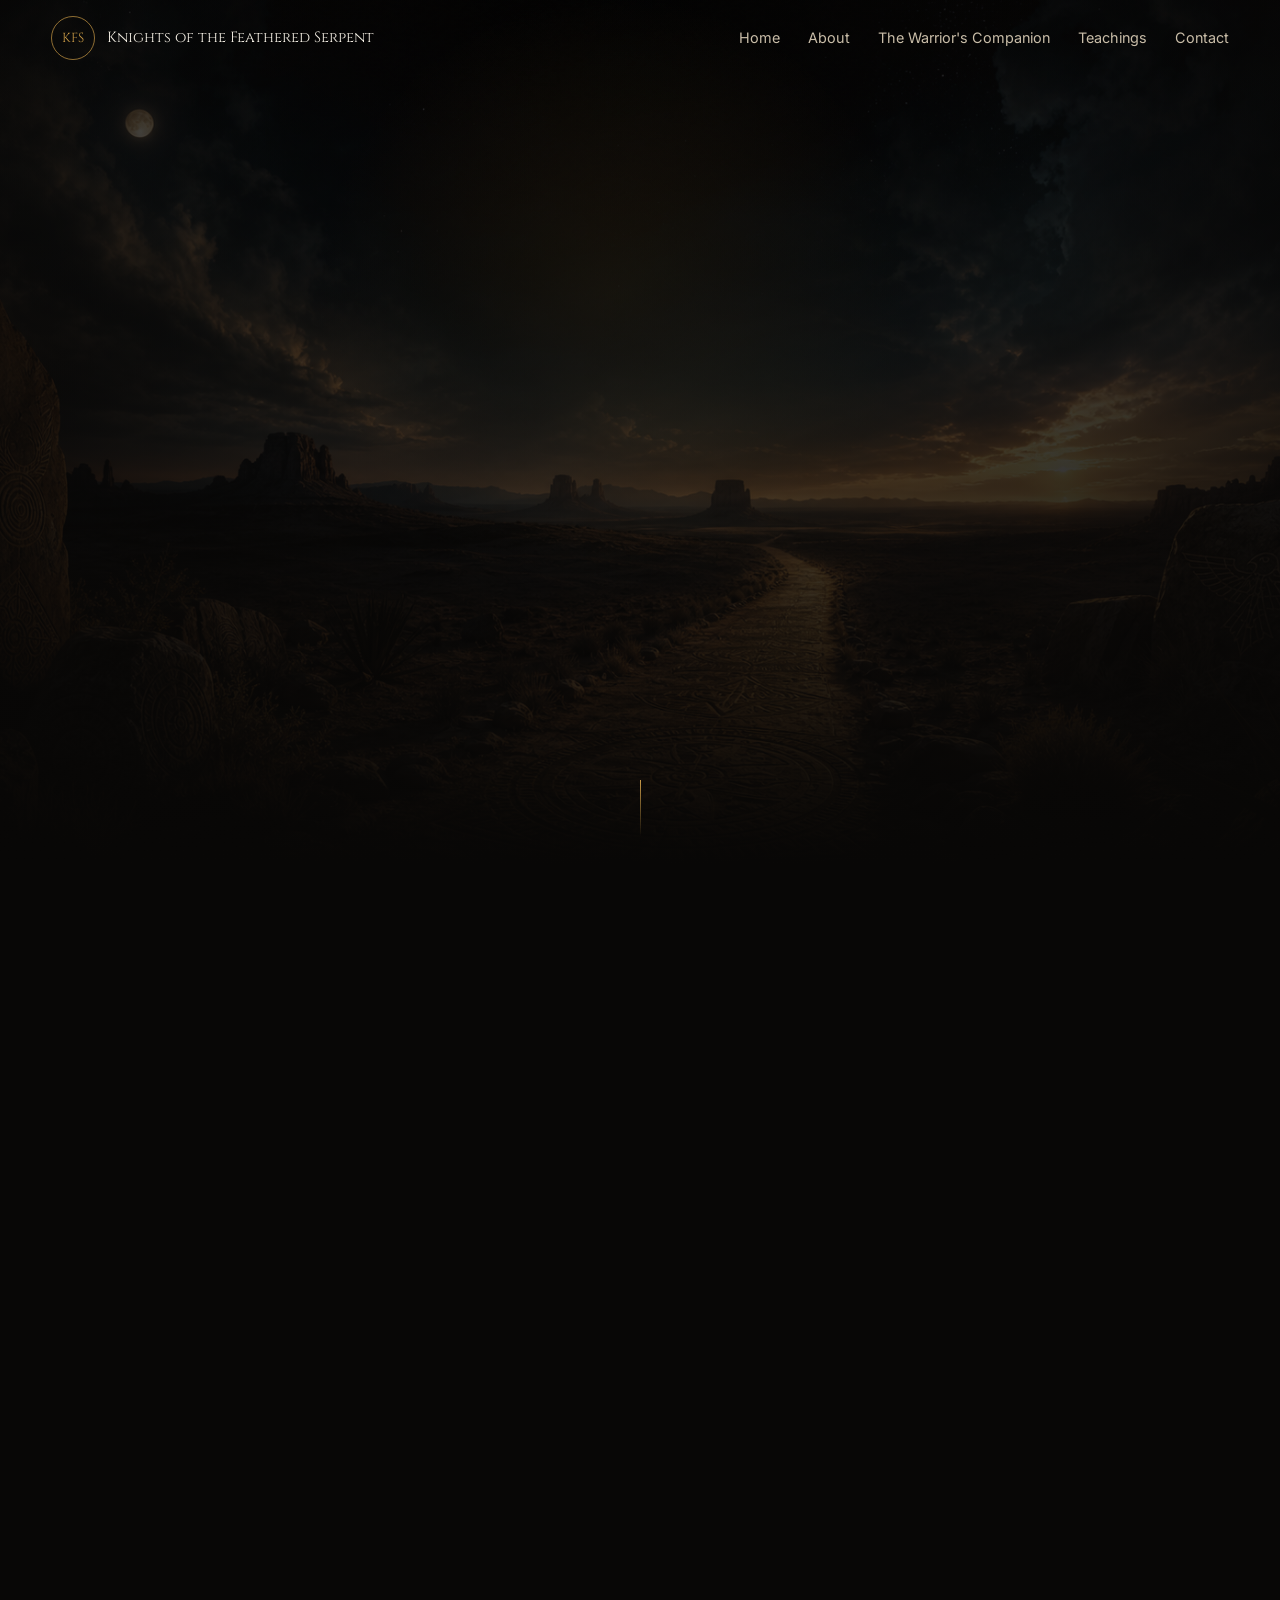
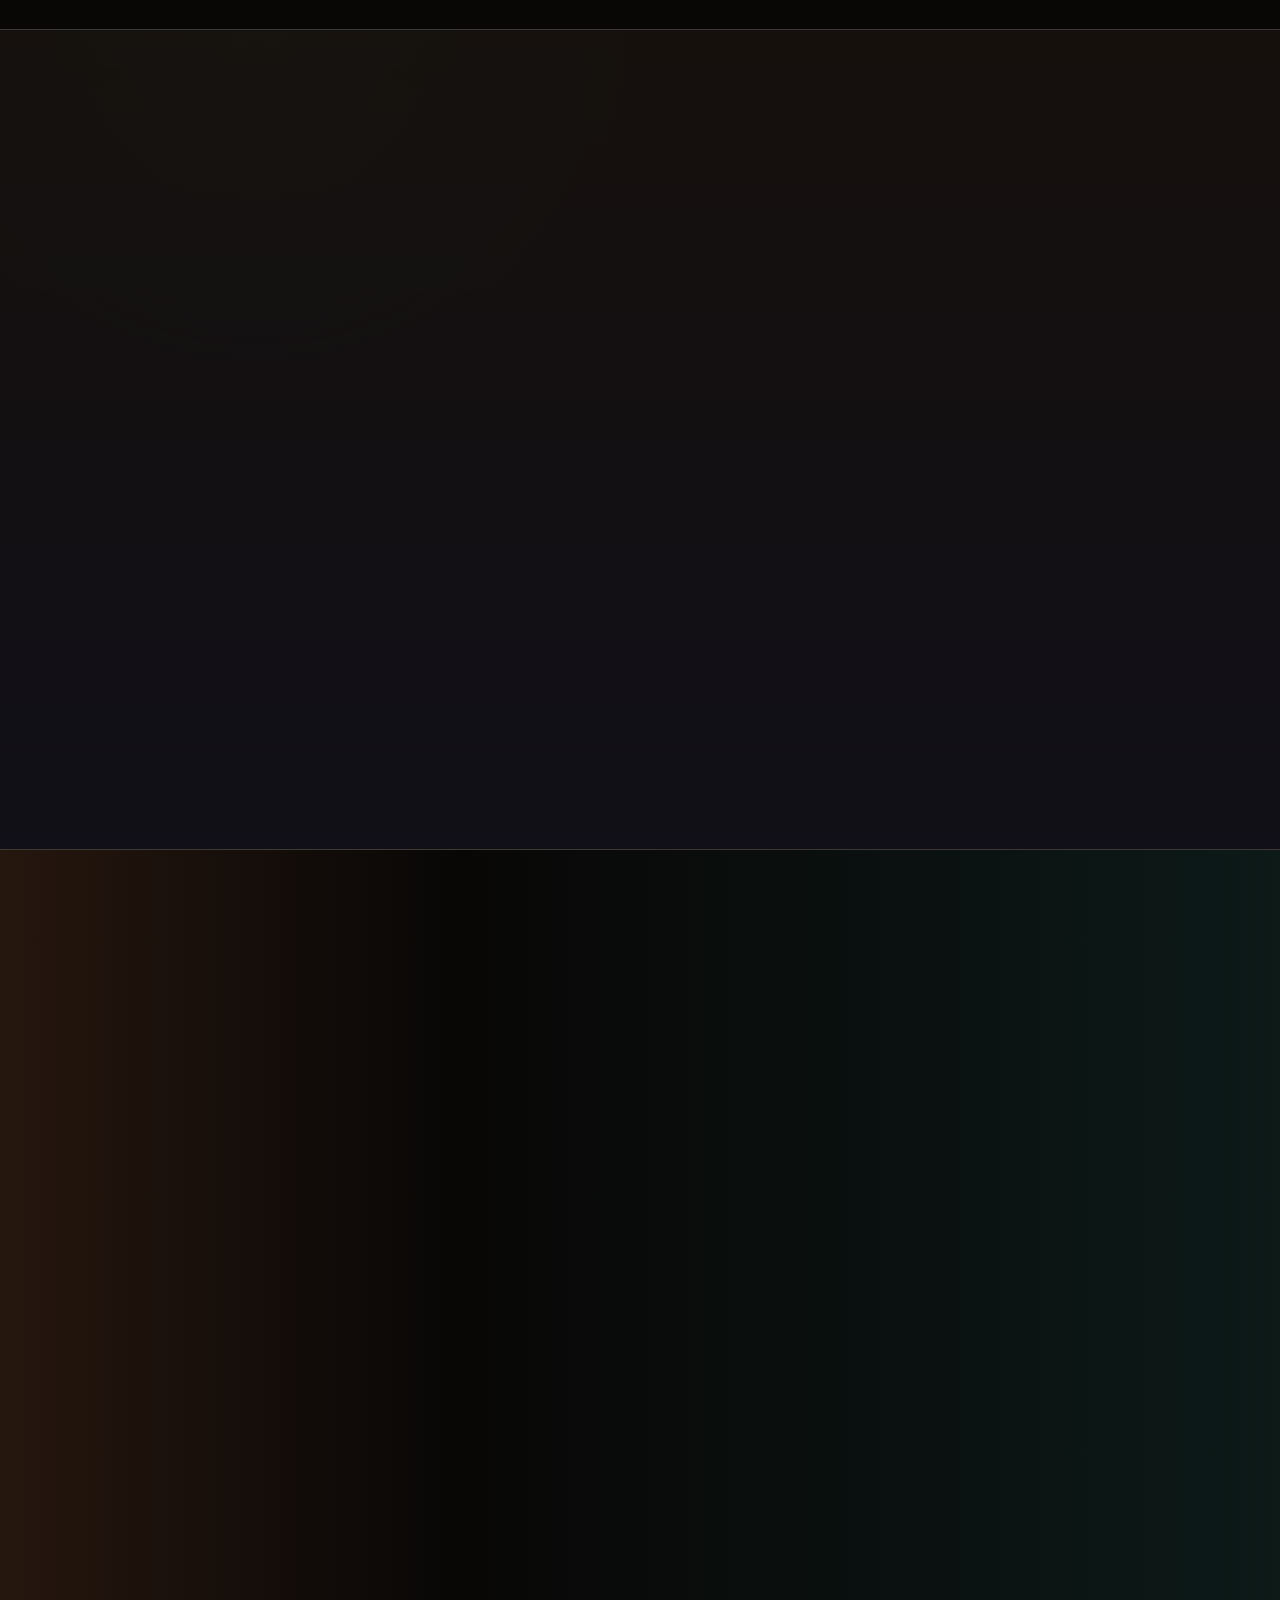
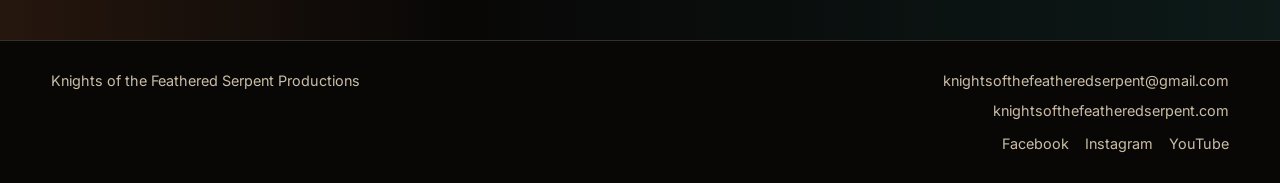
==== index.html @ cdcc2048 "Refactor gate-card articles to use anchor tags Updated gate-card structure to include links for imag" ====
<!doctype html>
<html lang="en">
<head>
  <meta charset="utf-8">
  <meta name="viewport" content="width=device-width, initial-scale=1">
  <title>Knights of the Feathered Serpent Productions</title>
  <meta name="description" content="Books, films, and sacred media for seekers walking a path with heart.">
  <meta property="og:title" content="Knights of the Feathered Serpent Productions">
  <meta property="og:description" content="Books, films, and sacred media for seekers walking a path with heart.">
  <meta property="og:image" content="assets/images/hero-feathered-serpent.png">
  <link rel="preconnect" href="https://fonts.googleapis.com">
  <link rel="preconnect" href="https://fonts.gstatic.com" crossorigin>
  <link href="https://fonts.googleapis.com/css2?family=Cinzel:wght@500;600;700&family=Inter:wght@400;500;600&display=swap" rel="stylesheet">
  <link rel="stylesheet" href="assets/css/style.css">
</head>
<body>
  <header class="site-header" data-header>
    <a class="brand" href="index.html" aria-label="Knights of the Feathered Serpent Productions home">
      <span class="brand-mark">KFS</span>
      <span class="brand-name">Knights of the Feathered Serpent</span>
    </a>
    <button class="nav-toggle" type="button" data-nav-toggle aria-label="Open navigation" aria-expanded="false">
      <span></span><span></span><span></span>
    </button>
    <nav class="site-nav" data-nav>
      <a href="index.html">Home</a>
      <a href="about.html">About</a>
      <a href="warriors-companion.html">The Warrior's Companion</a>
      <a href="teachings.html">Teachings</a>
      <a href="contact.html">Contact</a>
    </nav>
  </header>

  <main>
    <section class="hero">
      <video class="hero-video" autoplay muted loop playsinline poster="assets/images/hero-feathered-serpent.png">
        <source src="assets/videos/journey-to-ixtlan.mp4" type="video/mp4">
      </video>
      <div class="hero-overlay"></div>
      <div class="hero-content reveal">
        <p class="eyebrow">Sacred media for the warrior path</p>
        <h1>Knights of the Feathered Serpent Productions</h1>
        <p class="hero-copy">Books, films, and media for seekers walking a path with heart.</p>
        <div class="button-row">
          <a class="button primary" href="warriors-companion.html">Explore the Book</a>
          <a class="button ghost" href="about.html">Learn More</a>
        </div>
      </div>
      <a class="scroll-cue" href="#featured" aria-label="Scroll to featured work"></a>
    </section>

    <section class="section split" id="featured">
      <div class="section-copy reveal">
        <p class="eyebrow">Featured work</p>
        <h2>The Warrior's Companion</h2>
        <p>A field guide for the teachings of Don Juan: stalking, dreaming, impeccability, silence, lineage, and the final question every seeker must answer.</p>
        <p class="quote">"Does this path have a heart?"</p>
        <a class="text-link" href="warriors-companion.html">Enter the companion</a>
      </div>
      <div class="book-feature reveal" aria-label="Book cover placeholder">
        <img class="book-cover-image" src="assets/images/gallery/art-38.jpg" alt="The Warrior's Companion book cover">
      </div>
    </section>

    <section class="section dark-band">
      <div class="section-heading reveal">
        <p class="eyebrow">The five gates</p>
        <h2>Maps for attention, courage, and mystery.</h2>
      </div>
      <div class="gate-grid">
        <a class="gate-card gate-link reveal" href="assets/images/gallery/Section1.png" data-gate-lightbox="Foundations of the Warrior">
          <span>01</span>
          <h3>Foundations of the Warrior</h3>
          <p>Discipline, death as advisor, and the quiet recovery of personal power.</p>
        </a>
        <a class="gate-card gate-link reveal" href="assets/images/gallery/Section2.png" data-gate-lightbox="The Art of Stalking">
          <span>02</span>
          <h3>The Art of Stalking</h3>
          <p>Seeing habits clearly and moving through the world with precision.</p>
        </a>
        <a class="gate-card gate-link reveal" href="assets/images/gallery/Section3.png" data-gate-lightbox="The Nagual">
          <span>03</span>
          <h3>The Nagual</h3>
          <p>The unknown as teacher, threshold, and living presence.</p>
        </a>
        <a class="gate-card gate-link reveal" href="assets/images/gallery/Section4.png" data-gate-lightbox="The Sorcerer's Legacy">
          <span>04</span>
          <h3>The Sorcerer's Legacy</h3>
          <p>Lineage, myth, transmission, and the responsibility of remembrance.</p>
        </a>
        <a class="gate-card gate-link reveal" href="assets/images/gallery/Section5.png" data-gate-lightbox="Walking the Warrior's Path">
          <span>05</span>
          <h3>Walking the Warrior's Path</h3>
          <p>Action in ordinary life, guided by attention and a path with heart.</p>
        </a>
      </div>
    </section>

    <section class="section production-strip">
      <div class="section-heading reveal">
        <p class="eyebrow">In development</p>
        <h2>Books. Films. Visual transmissions.</h2>
      </div>
      <div class="media-row">
        <a class="media-tile media-essays reveal" href="teachings.html">
          <span>Essays</span>
          <strong>Warrior Notes</strong>
        </a>
        <a class="media-tile media-book reveal" href="warriors-companion.html">
          <span>Book</span>
          <strong>The Companion</strong>
        </a>
        <a class="media-tile media-film reveal" href="contact.html">
          <span>Film</span>
          <strong>Journey to Ixtlan</strong>
        </a>
        <a class="media-tile media-series reveal" href="teachings.html">
          <span>Series</span>
          <strong>Tales of Power</strong>
        </a>
      </div>
    </section>
  </main>

  <footer class="site-footer">
    <p>Knights of the Feathered Serpent Productions</p>
    <div class="footer-contact">
      <a href="mailto:knightsofthefeatheredserpent@gmail.com">knightsofthefeatheredserpent@gmail.com</a>
      <a href="https://knightsofthefeatheredserpent.com">knightsofthefeatheredserpent.com</a>
      <div class="footer-social" aria-label="Social media">
        <a href="https://www.facebook.com/profile.php?id=61590370297204" target="_blank" rel="noopener noreferrer">Facebook</a>
        <a href="https://www.instagram.com/knightsofthefeatheredserpent/" target="_blank" rel="noopener noreferrer">Instagram</a>
        <a href="https://www.youtube.com/@KnightsoftheFeatheredSerpent" target="_blank" rel="noopener noreferrer">YouTube</a>
      </div>
    </div>
  </footer>

  <script src="assets/js/main.js"></script>
</body>
</html>
---- assets/css/style.css ----
:root {
  --ink: #080706;
  --night: #111019;
  --obsidian: #17110d;
  --ivory: #f3eee3;
  --muted: #c9bda8;
  --gold: #c99a46;
  --copper: #8f4d2b;
  --teal: #1f6f6a;
  --line: rgba(243, 238, 227, 0.18);
  --shadow: rgba(0, 0, 0, 0.45);
}

* {
  box-sizing: border-box;
}

html {
  scroll-behavior: smooth;
}

body {
  margin: 0;
  background: var(--ink);
  color: var(--ivory);
  font-family: Inter, system-ui, sans-serif;
  line-height: 1.6;
}

body.nav-open {
  overflow: hidden;
}

a {
  color: inherit;
  text-decoration: none;
}

img,
video {
  display: block;
  max-width: 100%;
}

.site-header {
  position: fixed;
  z-index: 20;
  top: 0;
  left: 0;
  right: 0;
  display: flex;
  align-items: center;
  justify-content: space-between;
  gap: 24px;
  min-height: 76px;
  padding: 16px clamp(18px, 4vw, 52px);
  border-bottom: 1px solid transparent;
  transition: background 240ms ease, border-color 240ms ease;
}

.site-header.is-scrolled {
  background: rgba(8, 7, 6, 0.9);
  border-color: var(--line);
  backdrop-filter: blur(16px);
}

.brand {
  display: flex;
  align-items: center;
  gap: 12px;
  min-width: 0;
}

.brand-mark {
  display: grid;
  place-items: center;
  width: 44px;
  height: 44px;
  border: 1px solid rgba(201, 154, 70, 0.7);
  border-radius: 50%;
  color: var(--gold);
  font-family: Cinzel, serif;
  font-size: 0.82rem;
}

.brand-name {
  max-width: 280px;
  font-family: Cinzel, serif;
  font-size: 0.92rem;
  letter-spacing: 0;
  line-height: 1.25;
}

.site-nav {
  display: flex;
  align-items: center;
  gap: clamp(14px, 2.2vw, 28px);
  color: var(--muted);
  font-size: 0.9rem;
}

.site-nav a {
  transition: color 180ms ease;
}

.site-nav a:hover,
.site-nav a.is-active {
  color: var(--ivory);
}

.nav-toggle {
  display: none;
  width: 44px;
  height: 44px;
  border: 1px solid var(--line);
  background: rgba(8, 7, 6, 0.4);
  color: var(--ivory);
  padding: 10px;
}

.nav-toggle span {
  display: block;
  height: 2px;
  margin: 5px 0;
  background: currentColor;
}

.hero {
  position: relative;
  display: grid;
  min-height: 96vh;
  isolation: isolate;
  overflow: hidden;
}

.hero-video,
.page-hero img {
  position: absolute;
  inset: 0;
  z-index: -3;
  width: 100%;
  height: 100%;
  object-fit: cover;
}

.hero-overlay,
.page-hero::after {
  content: "";
  position: absolute;
  inset: 0;
  z-index: -2;
  background:
    linear-gradient(180deg, rgba(8, 7, 6, 0.35), rgba(8, 7, 6, 0.72) 65%, var(--ink)),
    radial-gradient(circle at 48% 34%, rgba(201, 154, 70, 0.18), transparent 34%),
    linear-gradient(90deg, rgba(8, 7, 6, 0.7), transparent 44%, rgba(8, 7, 6, 0.62));
}

.hero-content {
  align-self: center;
  width: min(1100px, calc(100% - 36px));
  margin: 0 auto;
  padding-top: 80px;
}

.eyebrow {
  margin: 0 0 14px;
  color: var(--gold);
  font-size: 0.78rem;
  font-weight: 700;
  letter-spacing: 0.12em;
  text-transform: uppercase;
}

h1,
h2,
h3 {
  margin: 0;
  font-family: Cinzel, Georgia, serif;
  font-weight: 600;
  line-height: 1.08;
}

.hero h1 {
  max-width: 980px;
  font-size: clamp(3.1rem, 8vw, 7.4rem);
}

.hero-copy {
  max-width: 660px;
  margin: 24px 0 0;
  color: var(--muted);
  font-size: clamp(1.05rem, 2vw, 1.32rem);
}

.button-row {
  display: flex;
  flex-wrap: wrap;
  gap: 14px;
  margin-top: 34px;
}

.button {
  display: inline-flex;
  align-items: center;
  justify-content: center;
  min-height: 48px;
  padding: 13px 22px;
  border: 1px solid var(--line);
  border-radius: 3px;
  font-weight: 700;
  transition: transform 180ms ease, background 180ms ease, color 180ms ease, border-color 180ms ease;
}

.button:hover {
  transform: translateY(-2px);
}

.button.primary {
  border-color: var(--gold);
  background: var(--gold);
  color: #160f08;
}

.button.ghost {
  background: rgba(8, 7, 6, 0.32);
  color: var(--ivory);
}

.scroll-cue {
  position: absolute;
  left: 50%;
  bottom: 28px;
  width: 1px;
  height: 56px;
  background: linear-gradient(var(--gold), transparent);
}

.section {
  padding: clamp(72px, 10vw, 132px) clamp(18px, 5vw, 72px);
}

.split,
.prose-grid,
.contact-shell,
.book-hero {
  display: grid;
  grid-template-columns: minmax(0, 1fr) minmax(280px, 0.72fr);
  align-items: center;
  gap: clamp(34px, 7vw, 96px);
  width: min(1180px, 100%);
  margin: 0 auto;
}

.section-copy h2,
.section-heading h2,
.prose-lead h2,
.book-copy h1,
.page-title h1,
.contact-copy h1 {
  max-width: 760px;
  font-size: clamp(2.1rem, 5vw, 4.6rem);
}

.section-copy p,
.prose-body p,
.book-copy p,
.page-title p,
.contact-copy p {
  max-width: 680px;
  color: var(--muted);
  font-size: 1.06rem;
}

.quote {
  color: var(--ivory) !important;
  font-family: Cinzel, serif;
  font-size: clamp(1.35rem, 3vw, 2.1rem) !important;
}

.text-link,
.article-card a {
  display: inline-block;
  margin-top: 18px;
  color: var(--gold);
  font-weight: 700;
}

.book-feature {
  display: grid;
  place-items: center;
}

.book-cover-image {
  width: min(340px, 82vw);
  border: 1px solid rgba(201, 154, 70, 0.62);
  border-radius: 3px;
  box-shadow: 0 34px 80px var(--shadow);
}

.book-cover-image.large {
  width: min(390px, 82vw);
}

.book-cover {
  display: flex;
  flex-direction: column;
  justify-content: space-between;
  width: min(340px, 82vw);
  aspect-ratio: 0.68;
  padding: 28px;
  border: 1px solid rgba(201, 154, 70, 0.62);
  background:
    linear-gradient(rgba(8, 7, 6, 0.54), rgba(8, 7, 6, 0.88)),
    url("../images/hero-feathered-serpent.png") center / cover;
  box-shadow: 0 34px 80px var(--shadow);
}

.book-cover.large {
  width: min(390px, 82vw);
}

.book-cover span {
  color: var(--muted);
  font-family: Cinzel, serif;
  font-size: 1.15rem;
}

.book-cover strong {
  color: var(--ivory);
  font-family: Cinzel, serif;
  font-size: clamp(2.4rem, 7vw, 4.6rem);
  line-height: 0.95;
}

.book-cover small {
  color: var(--gold);
  font-weight: 700;
}

.dark-band {
  background:
    linear-gradient(180deg, rgba(23, 17, 13, 0.88), rgba(17, 16, 25, 0.92)),
    radial-gradient(circle at 20% 0%, rgba(31, 111, 106, 0.22), transparent 36%);
  border-top: 1px solid var(--line);
  border-bottom: 1px solid var(--line);
}

.section-heading {
  width: min(1180px, 100%);
  margin: 0 auto 42px;
}

.gate-grid {
  display: grid;
  grid-template-columns: repeat(5, minmax(170px, 1fr));
  gap: 16px;
  width: min(1180px, 100%);
  margin: 0 auto;
}

.gate-card,
.article-card,
.symbol-panel,
.chapter-item {
  border: 1px solid var(--line);
  border-radius: 6px;
  background: rgba(243, 238, 227, 0.045);
}

.gate-card {
  min-height: 280px;
  padding: 22px;
  position: relative;
  overflow: hidden;
  background-size: cover;
  background-position: center;
}

.gate-card::before {
  content: "";
  position: absolute;
  inset: 0;
  background: linear-gradient(180deg, rgba(8, 7, 6, 0.25), rgba(8, 7, 6, 0.82));
  z-index: 0;
}

.gate-card > * {
  position: relative;
  z-index: 1;
}

.gate-grid .gate-card:nth-child(1) { background-image: url("../images/Section1.png"); }
.gate-grid .gate-card:nth-child(2) { background-image: url("../images/Section2.png"); }
.gate-grid .gate-card:nth-child(3) { background-image: url("../images/Section3.png"); }
.gate-grid .gate-card:nth-child(4) { background-image: url("../images/Section4.png"); }
.gate-grid .gate-card:nth-child(5) { background-image: url("../images/Section5.png"); }
.gate-card span,
.chapter-item span {
  color: var(--gold);
  font-family: Cinzel, serif;
}

.gate-card h3,
.symbol-panel h3,
.chapter-item h3,
.article-card h2 {
  margin-top: 18px;
  font-size: 1.25rem;
}

.gate-card p,
.symbol-panel p,
.chapter-item p,
.article-card span {
  color: var(--muted);
}

.production-strip {
  background: linear-gradient(90deg, rgba(143, 77, 43, 0.22), transparent 36%, rgba(31, 111, 106, 0.18));
}

.media-row,
.symbol-band,
.article-grid,
.plate-grid,
.chapter-list {
  display: grid;
  width: min(1180px, 100%);
  margin: 0 auto;
  gap: 18px;
}

.media-row {
  grid-template-columns: repeat(4, 1fr);
}

.media-tile {
  position: relative;
  display: flex;
  min-height: 320px;
  flex-direction: column;
  justify-content: flex-end;
  overflow: hidden;
  border: 1px solid var(--line);
  border-radius: 6px;
  padding: 24px;
  background: url("../images/hero-feathered-serpent.png") center / cover;
}

.media-tile.media-essays {
  background-image: url("../images/gallery/art-43.jpg");
}

.media-tile.media-book {
  background-image: url("../images/gallery/art-38.jpg");
}

.media-tile.media-film {
  background-image: url("../images/gallery/art-40.jpg");
}

.media-tile.media-series {
  background-image: url("../images/gallery/art-54.jpg");
}

.media-tile::before {
  content: "";
  position: absolute;
  inset: 0;
  background: linear-gradient(180deg, transparent, rgba(8, 7, 6, 0.88));
}

.media-tile span,
.media-tile strong {
  position: relative;
}

.media-tile span {
  color: var(--gold);
  font-weight: 700;
}

.media-tile strong {
  font-family: Cinzel, serif;
  font-size: 1.55rem;
}

.site-footer {
  display: flex;
  justify-content: space-between;
  gap: 16px;
  padding: 28px clamp(18px, 4vw, 52px);
  border-top: 1px solid var(--line);
  color: var(--muted);
  font-size: 0.9rem;
}

.site-footer p {
  margin: 0;
}

.footer-contact {
  display: flex;
  flex-direction: column;
  align-items: flex-end;
  gap: 6px;
}

.footer-social {
  display: flex;
  flex-wrap: wrap;
  justify-content: flex-end;
  gap: 8px 16px;
  margin-top: 4px;
}

.site-footer a,
.contact-note a {
  color: inherit;
  text-decoration: none;
}

.site-footer a:hover,
.site-footer a:focus-visible,
.contact-note a:hover,
.contact-note a:focus-visible {
  color: var(--gold);
}

.page-hero {
  position: relative;
  display: grid;
  min-height: 66vh;
  isolation: isolate;
  overflow: hidden;
}

.page-hero-content {
  align-self: end;
  width: min(1180px, calc(100% - 36px));
  margin: 0 auto;
  padding: 140px 0 70px;
}

.page-hero h1 {
  max-width: 900px;
  font-size: clamp(2.6rem, 6.5vw, 6.2rem);
}

.prose-grid {
  align-items: start;
}

.symbol-band {
  grid-template-columns: repeat(3, 1fr);
  padding-top: 0;
}

.symbol-panel {
  position: relative;
  isolation: isolate;
  display: flex;
  align-items: flex-end;
  min-height: clamp(420px, 42vw, 520px);
  padding: 0;
  overflow: hidden;
  border: 1px solid var(--line);
  border-radius: 6px;
}

.symbol-panel::after {
  content: "";
  position: absolute;
  z-index: 1;
  inset: 0;
  background: linear-gradient(to top, rgba(8, 7, 6, 0.96) 0%, rgba(8, 7, 6, 0.62) 32%, rgba(8, 7, 6, 0.08) 72%);
  pointer-events: none;
}

.symbol-panel-image {
  position: absolute;
  z-index: 0;
  inset: 0;
  width: 100%;
  height: 100%;
  object-fit: cover;
  object-position: center;
  transition: transform 500ms ease;
}

.symbol-panel:hover .symbol-panel-image {
  transform: scale(1.035);
}

.symbol-panel-content {
  position: relative;
  z-index: 2;
  width: 100%;
  padding: 30px;
}

.symbol-panel-content h3 {
  margin-top: 0;
  color: var(--ivory);
  font-size: 1.5rem;
}

.symbol-panel-content p {
  margin-bottom: 0;
  color: rgba(243, 238, 227, 0.82);
}

.artifact-banner {
  display: grid;
  grid-template-columns: minmax(0, 1fr) minmax(280px, 0.76fr);
  align-items: center;
  gap: clamp(28px, 6vw, 82px);
  width: min(1180px, 100%);
  margin: 0 auto;
  padding-top: 0;
}

.artifact-banner img {
  width: 100%;
  border: 1px solid var(--line);
  border-radius: 6px;
}

.artifact-copy h2 {
  font-size: clamp(2rem, 4vw, 4rem);
}

.artifact-copy p {
  color: var(--muted);
}

.book-hero {
  min-height: 88vh;
  padding: 132px clamp(18px, 5vw, 72px) 72px;
}

.chapter-list {
  grid-template-columns: 1fr;
}

.chapter-item {
  display: grid;
  grid-template-columns: 72px 0.65fr 1fr;
  align-items: center;
  gap: 24px;
  padding: 22px 26px;
}

.plate-grid {
  grid-template-columns: repeat(4, 1fr);
}

.plate {
  margin: 0;
  position: relative;
}

.plate-wrapper {
  position: relative;
  overflow: hidden;
  border: 1px solid var(--line);
  border-radius: 6px;
}

.plate img {
  display: block;
  width: 100%;
  aspect-ratio: 0.667;
  object-fit: cover;
  object-position: top center;
  border-radius: 6px;
}

.lightbox-trigger {
  cursor: zoom-in;
}

.lightbox-trigger:focus-visible {
  outline: 3px solid var(--gold);
  outline-offset: 4px;
}

.zoom-icon {
  position: absolute;
  top: 50%;
  left: 50%;
  transform: translate(-50%, -50%);
  font-size: 2.5rem;
  opacity: 0;
  transition: opacity 300ms ease;
  z-index: 10;
  pointer-events: none;
}

.plate-wrapper:hover .zoom-icon {
  opacity: 1;
}

.plate figcaption {
  padding-top: 12px;
  color: var(--muted);
}

.wide-art-grid {
  display: grid;
  grid-template-columns: repeat(3, 1fr);
  gap: 18px;
  width: min(1180px, 100%);
  margin: 0 auto;
}

.wide-art {
  margin: 0;
}

.wide-art img {
  width: 100%;
  aspect-ratio: 1.18;
  object-fit: cover;
  border: 1px solid var(--line);
  border-radius: 6px;
}

.wide-art figcaption {
  padding-top: 12px;
  color: var(--muted);
}

.page-title {
  width: min(1180px, calc(100% - 36px));
  margin: 0 auto;
  padding: 150px 0 40px;
}

.article-grid {
  grid-template-columns: repeat(2, 1fr);
  padding-top: 28px;
}

.article-card {
  min-height: 300px;
  padding: 30px;
  position: relative;
  overflow: hidden;
  background-position: center;
  background-size: cover;
  isolation: isolate;
}

.article-card::before {
  content: "";
  position: absolute;
  inset: 0;
  z-index: -1;
  background: linear-gradient(180deg, rgba(8, 7, 6, 0.35), rgba(8, 7, 6, 0.94));
}

.article-warrior {
  background-image: url("../images/gallery/art-34.jpg");
}

.article-stalking {
  background-image: url("../images/gallery/art-03.jpg");
}

.article-dreaming {
  background-image: url("../images/gallery/art-09.jpg");
}

.article-heart {
  background-image: url("../images/gallery/art-44.jpg");
}

.feature-study {
  display: grid;
  grid-template-columns: minmax(0, 1.1fr) minmax(280px, 0.8fr);
  align-items: center;
  gap: clamp(28px, 6vw, 82px);
}

.feature-study-art,
.feature-study-copy {
  width: min(100%, 1180px);
}

.feature-study-art img {
  width: 100%;
  border: 1px solid var(--line);
  border-radius: 6px;
}

.feature-study-video {
  width: min(100%, 760px);
  aspect-ratio: 16 / 9;
  margin: 24px auto 0;
}

.feature-study-video iframe {
  display: block;
  width: 100%;
  height: 100%;
  border: 1px solid var(--line);
  border-radius: 6px;
}

.feature-study-copy h2 {
  font-size: clamp(2.3rem, 5vw, 5rem);
}

.feature-study-copy p {
  color: var(--muted);
  max-width: 620px;
}

.article-card p {
  color: var(--gold);
  font-weight: 700;
  text-transform: uppercase;
}

.contact-shell {
  min-height: 92vh;
  padding: 130px clamp(18px, 5vw, 72px) 72px;
}

.contact-form {
  display: grid;
  gap: 16px;
  padding: 28px;
  border: 1px solid var(--line);
  border-radius: 6px;
  background: rgba(243, 238, 227, 0.055);
}

label {
  display: grid;
  gap: 8px;
  color: var(--muted);
  font-weight: 700;
}

input,
select,
textarea {
  width: 100%;
  border: 1px solid rgba(243, 238, 227, 0.24);
  border-radius: 3px;
  background: rgba(8, 7, 6, 0.56);
  color: var(--ivory);
  font: inherit;
  padding: 12px 13px;
}

textarea {
  resize: vertical;
}

.form-status,
.contact-note {
  color: var(--gold) !important;
  min-height: 24px;
}

.lightbox-trigger {
  cursor: zoom-in;
}

.lightbox-trigger:focus-visible {
  outline: 3px solid var(--gold);
  outline-offset: 4px;
}

body.lightbox-open {
  overflow: hidden;
}

.lightbox[hidden] {
  display: none;
}

.lightbox {
  position: fixed;
  z-index: 1000;
  inset: 0;
  display: grid;
  grid-template-columns: auto minmax(0, 1fr) auto;
  align-items: center;
  gap: clamp(8px, 2vw, 24px);
  padding: clamp(52px, 7vw, 80px) clamp(12px, 3vw, 40px) clamp(20px, 4vw, 40px);
  background: rgba(4, 3, 3, 0.96);
  backdrop-filter: blur(10px);
}

.lightbox-figure {
  display: flex;
  flex-direction: column;
  align-items: center;
  min-width: 0;
  max-height: 100%;
  margin: 0;
}

.lightbox-image {
  display: block;
  max-width: 100%;
  max-height: calc(100vh - 140px);
  width: auto;
  height: auto;
  object-fit: contain;
  box-shadow: 0 24px 70px rgba(0, 0, 0, 0.55);
}

.lightbox-caption {
  margin-top: 12px;
  color: var(--muted);
  text-align: center;
}

.lightbox button {
  border: 1px solid rgba(214, 180, 106, 0.55);
  background: rgba(8, 7, 6, 0.82);
  color: var(--ivory);
  cursor: pointer;
}

.lightbox button:hover,
.lightbox button:focus-visible {
  border-color: var(--gold);
  color: var(--gold);
}

.lightbox-close {
  position: absolute;
  top: 16px;
  right: 18px;
  width: 44px;
  height: 44px;
  border-radius: 50%;
  font-size: 2rem;
  line-height: 1;
}

.lightbox-nav {
  width: clamp(42px, 5vw, 58px);
  height: clamp(54px, 7vw, 76px);
  border-radius: 999px;
  font-size: clamp(2rem, 4vw, 3rem);
  line-height: 1;
}

@media (max-width: 620px) {
  .lightbox {
    grid-template-columns: 1fr 1fr;
    align-content: center;
  }

  .lightbox-figure {
    grid-column: 1 / -1;
    grid-row: 1;
  }

  .lightbox-nav {
    justify-self: center;
  }

  .lightbox-image {
    max-height: calc(100vh - 210px);
  }
}

.reveal {
  opacity: 0;
  transform: translateY(18px);
  transition: opacity 700ms ease, transform 700ms ease;
}

.reveal.is-visible {
  opacity: 1;
  transform: none;
}

@media (max-width: 1040px) {
  .gate-grid,
  .plate-grid {
    grid-template-columns: repeat(2, 1fr);
  }

  .media-row,
  .symbol-band,
  .wide-art-grid,
  .feature-study {
    grid-template-columns: 1fr;
  }
}

@media (max-width: 820px) {
  .nav-toggle {
    display: block;
    position: relative;
    z-index: 30;
  }

  .site-nav {
    position: fixed;
    inset: 0;
    display: flex;
    flex-direction: column;
    align-items: flex-start;
    justify-content: center;
    padding: 90px 28px;
    background: rgba(8, 7, 6, 0.97);
    transform: translateX(100%);
    transition: transform 220ms ease;
  }

  .site-nav.is-open {
    transform: translateX(0);
  }

  .site-nav a {
    font-family: Cinzel, serif;
    font-size: 1.5rem;
  }

  .brand-name {
    max-width: 210px;
    font-size: 0.78rem;
  }

  .split,
  .prose-grid,
  .contact-shell,
  .book-hero,
  .artifact-banner {
    grid-template-columns: 1fr;
  }

  .book-hero,
  .contact-shell {
    padding-top: 110px;
  }

  .chapter-item {
    grid-template-columns: 1fr;
    gap: 8px;
  }

  .site-footer {
    flex-direction: column;
  }

  .footer-contact {
    align-items: flex-start;
  }

  .footer-social {
    justify-content: flex-start;
  }
}

@media (max-width: 560px) {
  .hero {
    min-height: 92vh;
  }

  .hero h1 {
    font-size: 2.75rem;
  }

  .button-row,
  .button {
    width: 100%;
  }

  .gate-grid,
  .plate-grid,
  .article-grid {
    grid-template-columns: 1fr;
  }

  .gate-card,
  .article-card {
    min-height: auto;
  }
}

@media (prefers-reduced-motion: reduce) {
  *,
  *::before,
  *::after {
    scroll-behavior: auto !important;
    transition-duration: 0.01ms !important;
    animation-duration: 0.01ms !important;
  }
}
/* Force home gate backgrounds */
#featured + .dark-band .gate-grid .gate-card {
  position: relative !important;
  overflow: hidden !important;
  background-size: cover !important;
  background-position: center !important;
}

#featured + .dark-band .gate-grid .gate-card::before {
  content: "";
  position: absolute;
  inset: 0;
  background: linear-gradient(180deg, rgba(8, 7, 6, 0.25), rgba(8, 7, 6, 0.82));
  z-index: 0;
}

#featured + .dark-band .gate-grid .gate-card > * {
  position: relative;
  z-index: 1;
}

#featured + .dark-band .gate-grid .gate-card:nth-child(1) { background-image: url("../images/gallery/Section1.png") !important; }
#featured + .dark-band .gate-grid .gate-card:nth-child(2) { background-image: url("../images/gallery/Section2.png") !important; }
#featured + .dark-band .gate-grid .gate-card:nth-child(3) { background-image: url("../images/gallery/Section3.png") !important; }
#featured + .dark-band .gate-grid .gate-card:nth-child(4) { background-image: url("../images/gallery/Section4.png") !important; }
#featured + .dark-band .gate-grid .gate-card:nth-child(5) { background-image: url("../images/gallery/Section5.png") !important; }
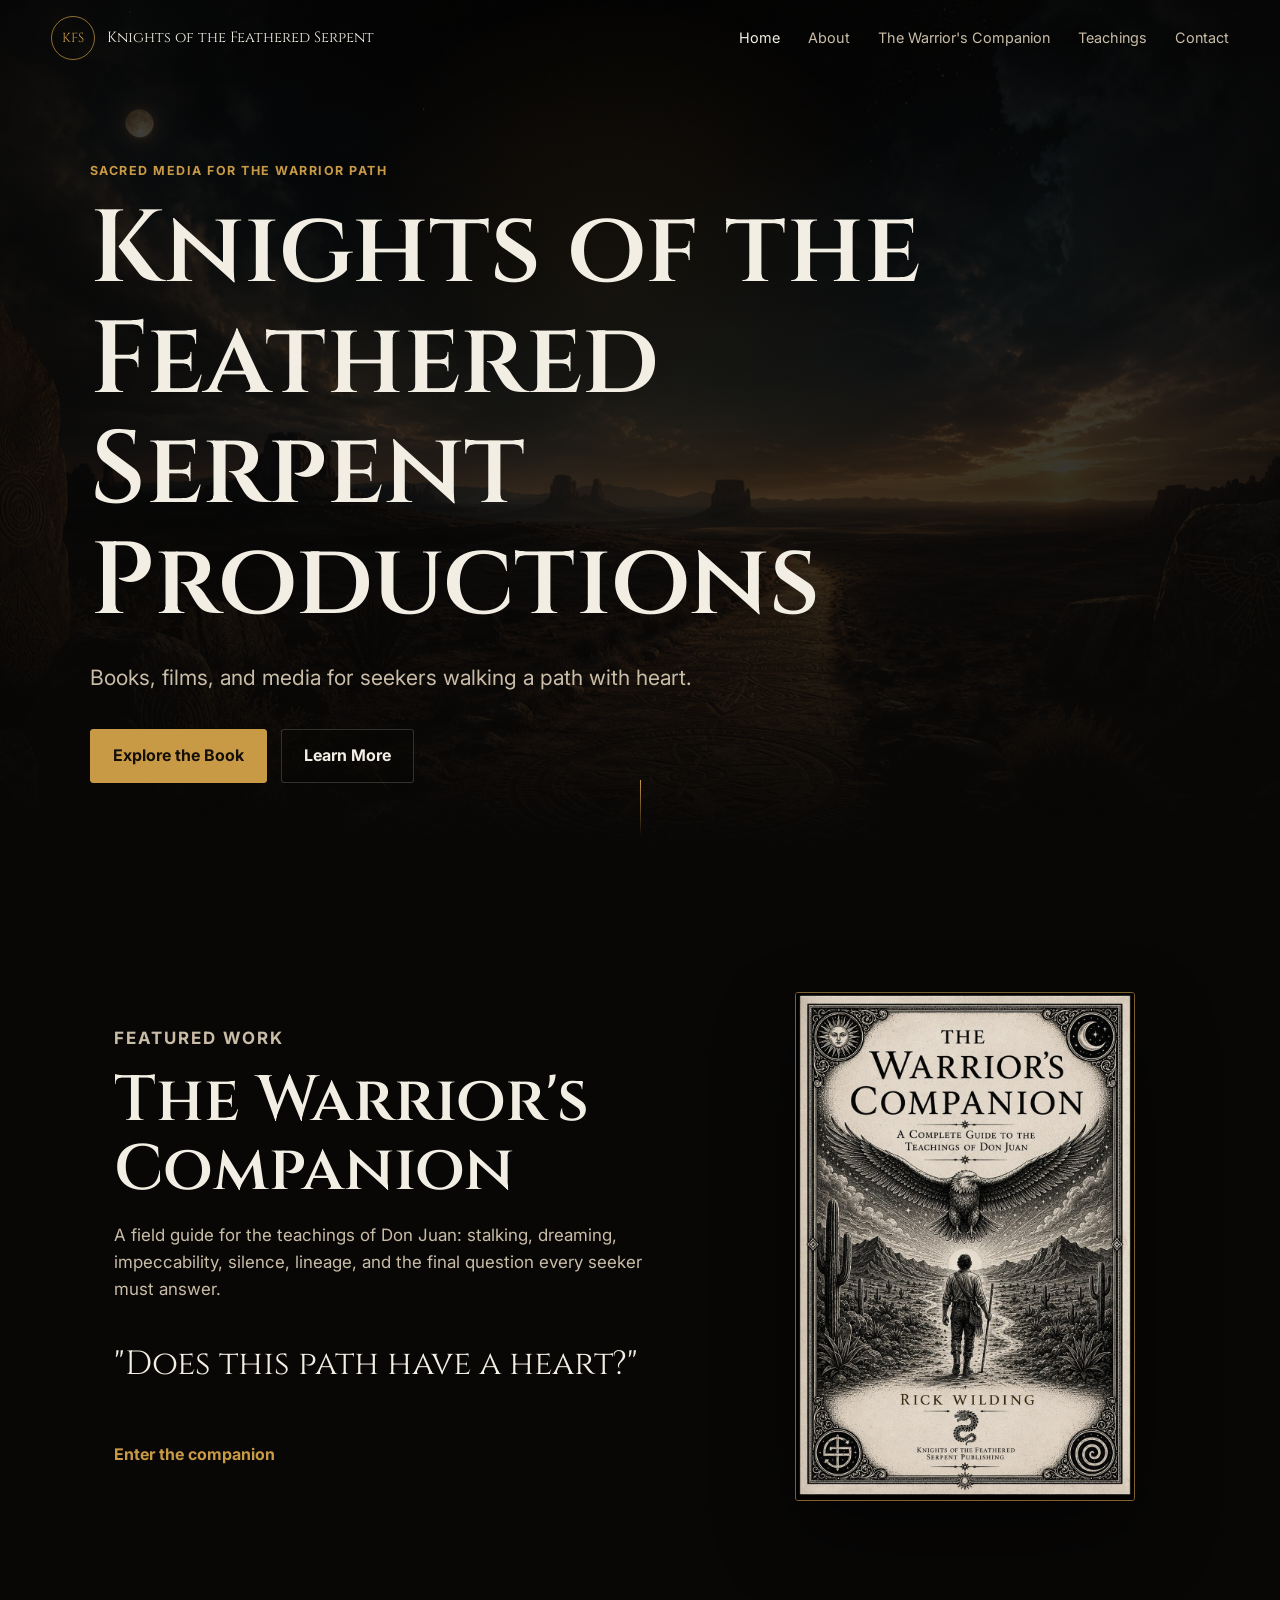
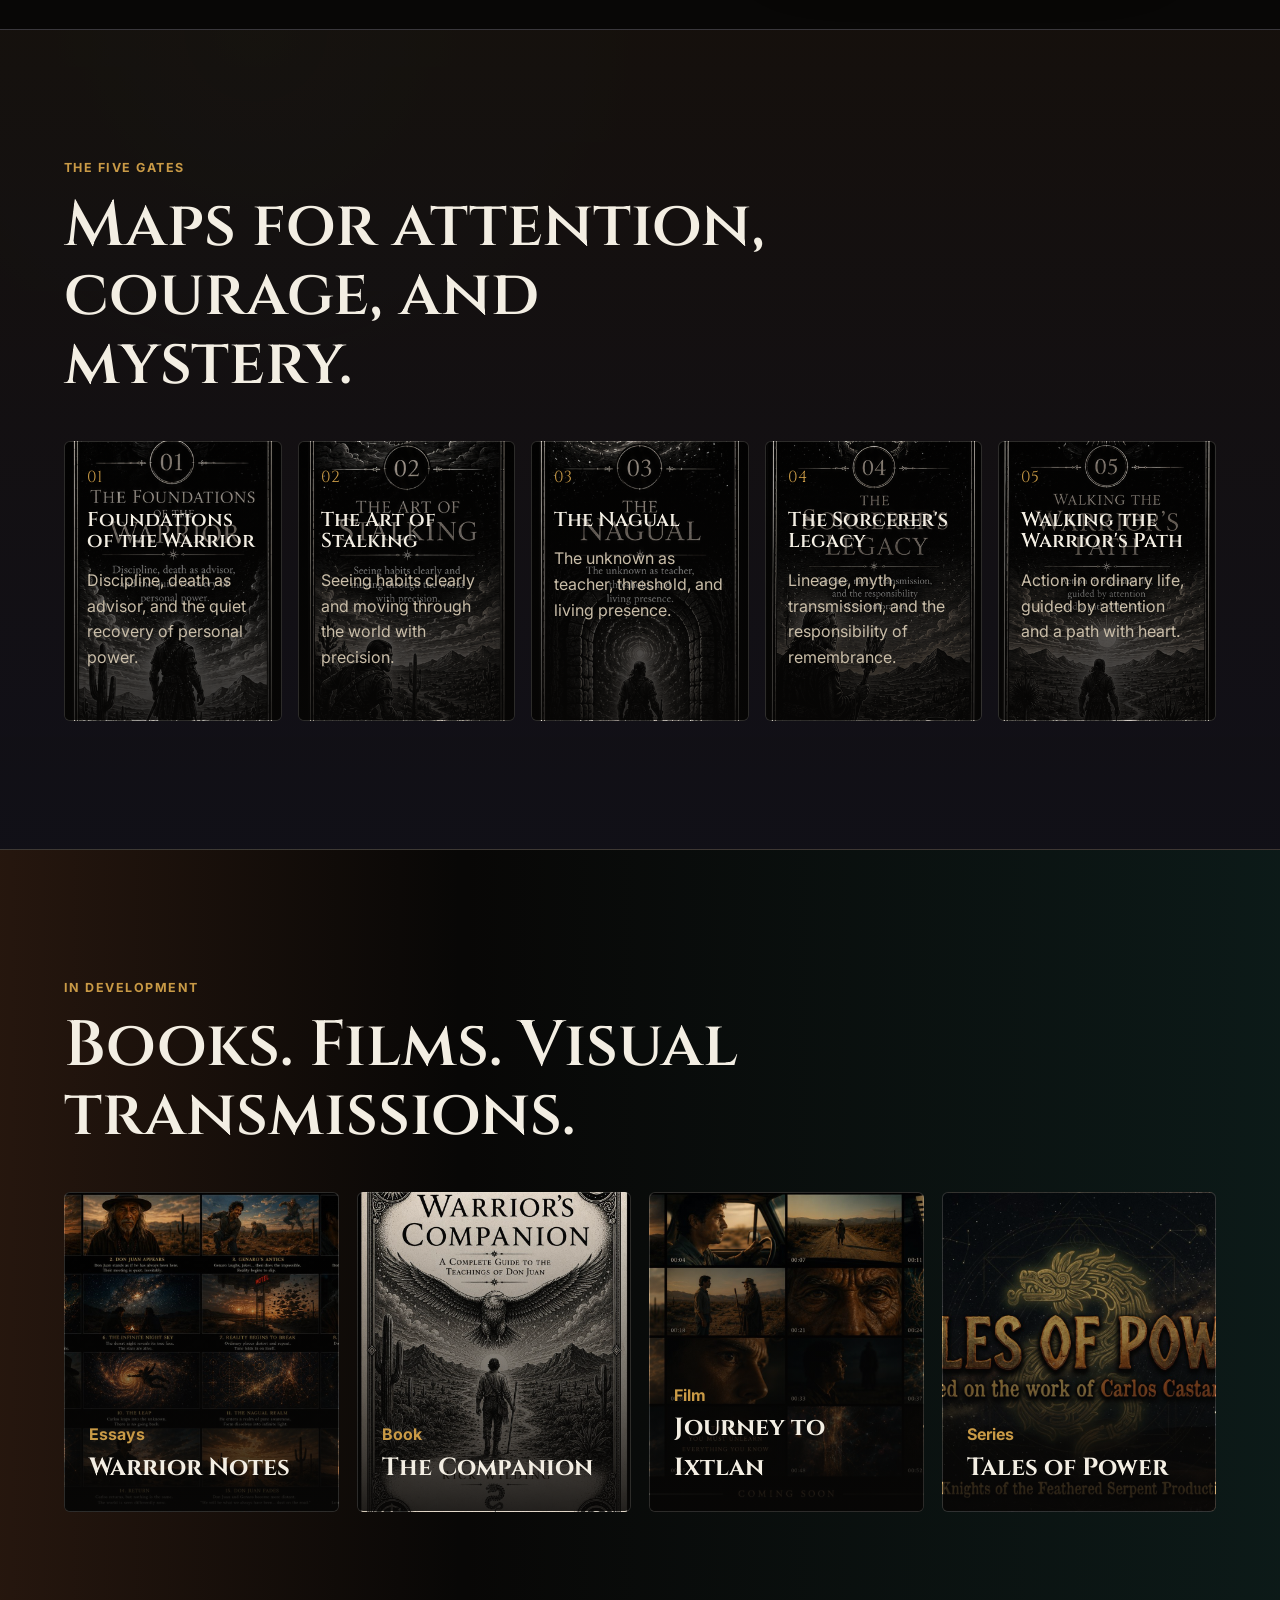
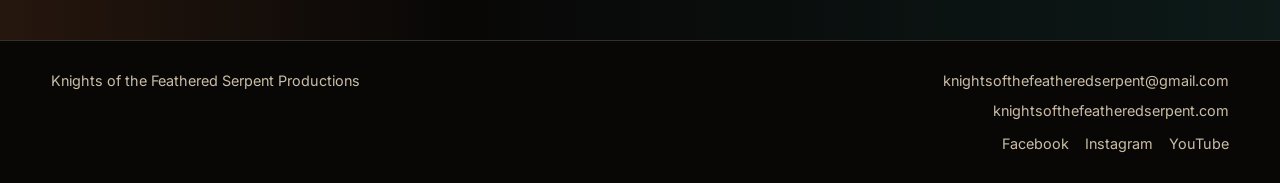
==== commit 00f15b4e: "Add favicon links to index head metadata" ====
--- a/index.html
+++ b/index.html
@@ -8,6 +8,10 @@
   <meta property="og:title" content="Knights of the Feathered Serpent Productions">
   <meta property="og:description" content="Books, films, and sacred media for seekers walking a path with heart.">
   <meta property="og:image" content="assets/images/hero-feathered-serpent.png">
+  <link rel="icon" type="image/png" sizes="32x32" href="assets/images/favicon.png">
+  <link rel="icon" type="image/png" sizes="16x16" href="assets/images/favicon.png">
+  <link rel="apple-touch-icon" href="assets/images/favicon.png">
+  <link rel="shortcut icon" href="assets/images/favicon.png">
   <link rel="preconnect" href="https://fonts.googleapis.com">
   <link rel="preconnect" href="https://fonts.gstatic.com" crossorigin>
   <link href="https://fonts.googleapis.com/css2?family=Cinzel:wght@500;600;700&family=Inter:wght@400;500;600&display=swap" rel="stylesheet">
@@ -68,31 +72,31 @@
         <h2>Maps for attention, courage, and mystery.</h2>
       </div>
       <div class="gate-grid">
-        <a class="gate-card gate-link reveal" href="assets/images/gallery/Section1.png" data-gate-lightbox="Foundations of the Warrior">
+        <article class="gate-card reveal">
           <span>01</span>
           <h3>Foundations of the Warrior</h3>
           <p>Discipline, death as advisor, and the quiet recovery of personal power.</p>
-        </a>
-        <a class="gate-card gate-link reveal" href="assets/images/gallery/Section2.png" data-gate-lightbox="The Art of Stalking">
+        </article>
+        <article class="gate-card reveal">
           <span>02</span>
           <h3>The Art of Stalking</h3>
           <p>Seeing habits clearly and moving through the world with precision.</p>
-        </a>
-        <a class="gate-card gate-link reveal" href="assets/images/gallery/Section3.png" data-gate-lightbox="The Nagual">
+        </article>
+        <article class="gate-card reveal">
           <span>03</span>
           <h3>The Nagual</h3>
           <p>The unknown as teacher, threshold, and living presence.</p>
-        </a>
-        <a class="gate-card gate-link reveal" href="assets/images/gallery/Section4.png" data-gate-lightbox="The Sorcerer's Legacy">
+        </article>
+        <article class="gate-card reveal">
           <span>04</span>
           <h3>The Sorcerer's Legacy</h3>
           <p>Lineage, myth, transmission, and the responsibility of remembrance.</p>
-        </a>
-        <a class="gate-card gate-link reveal" href="assets/images/gallery/Section5.png" data-gate-lightbox="Walking the Warrior's Path">
+        </article>
+        <article class="gate-card reveal">
           <span>05</span>
           <h3>Walking the Warrior's Path</h3>
           <p>Action in ordinary life, guided by attention and a path with heart.</p>
-        </a>
+        </article>
       </div>
     </section>
 
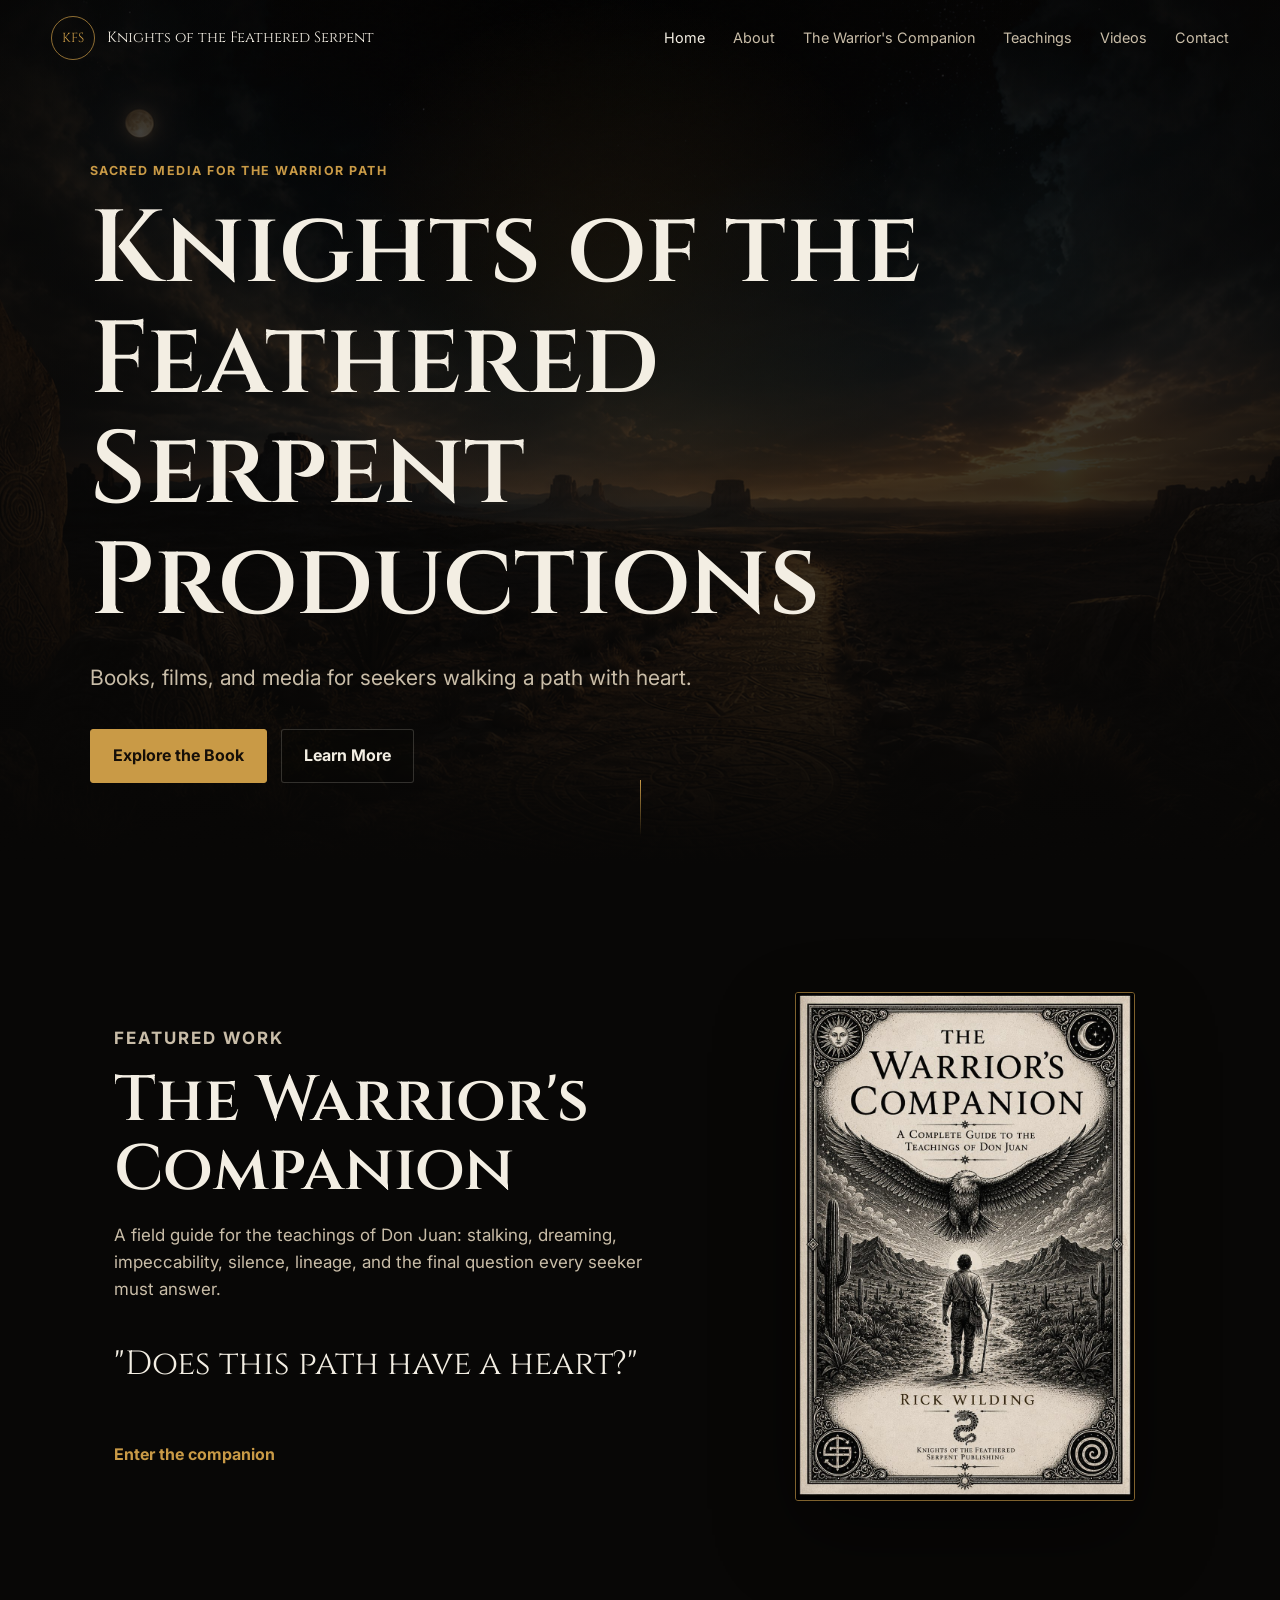
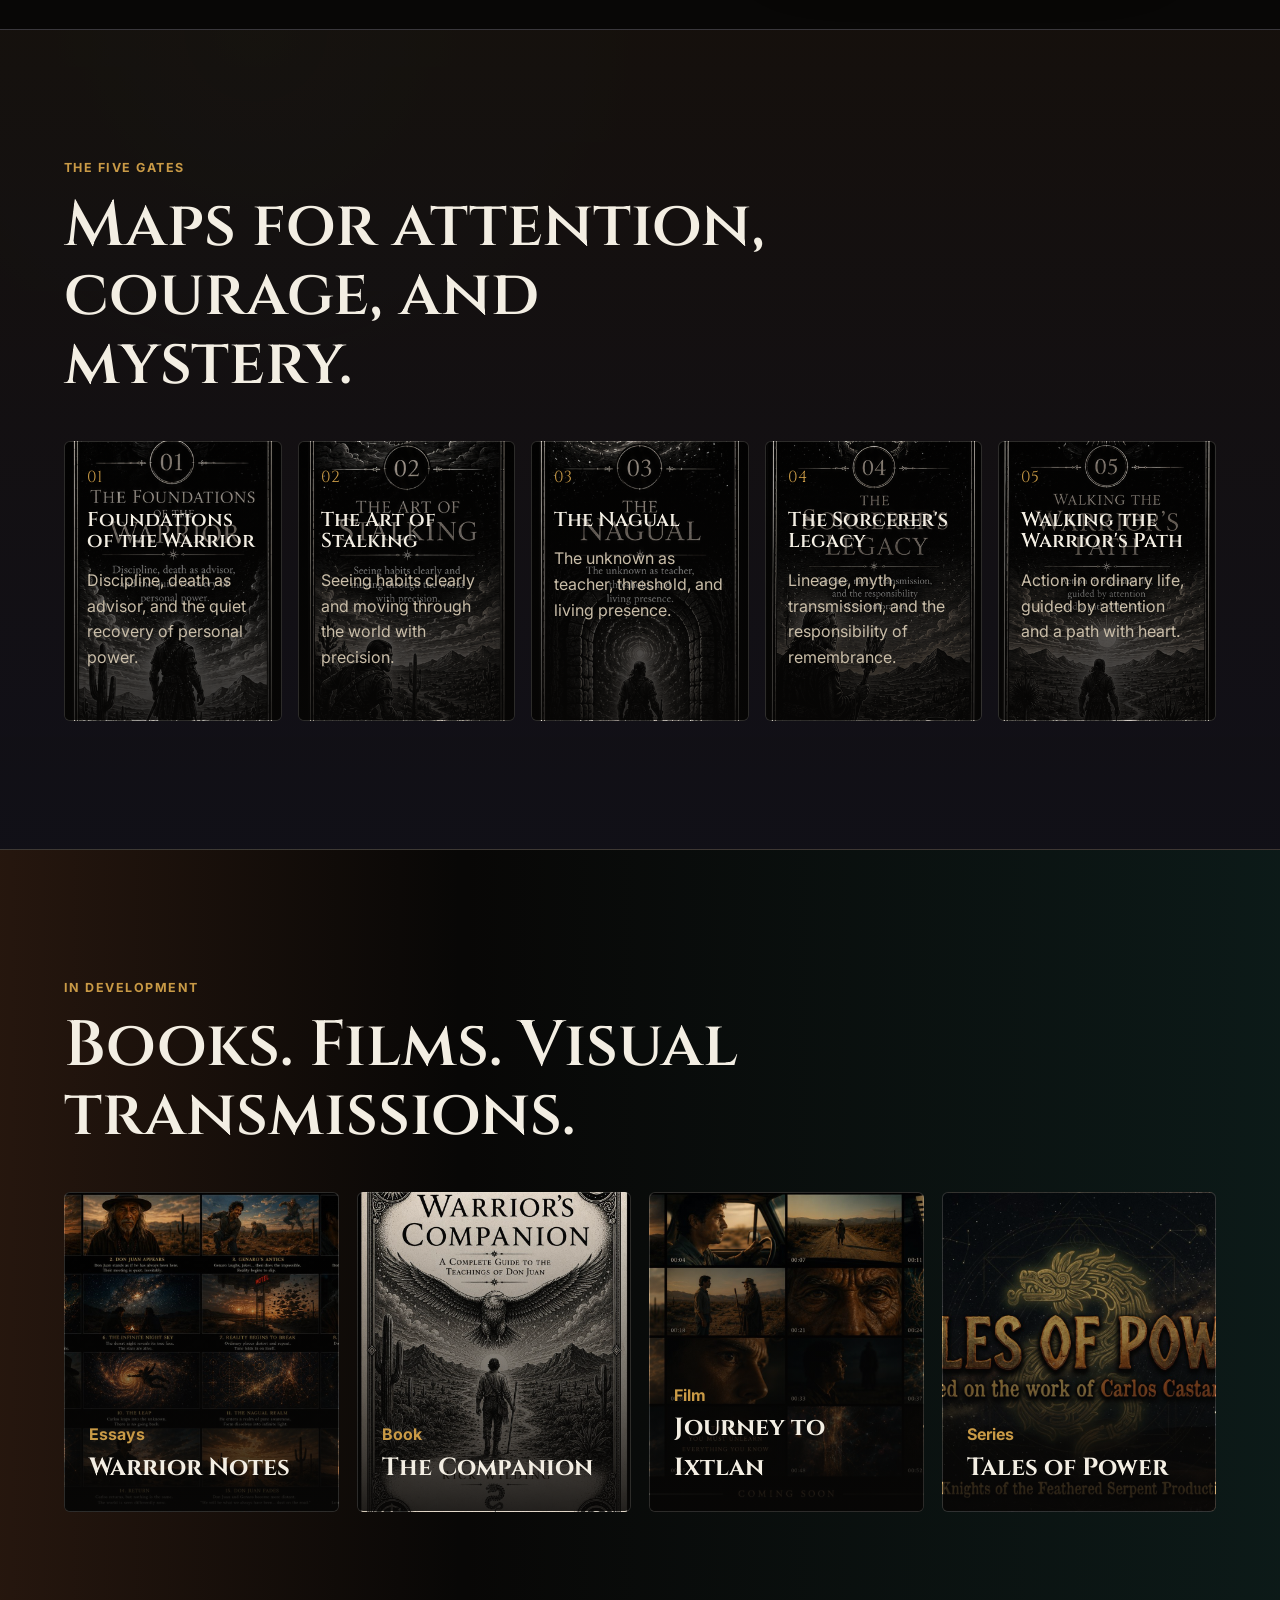
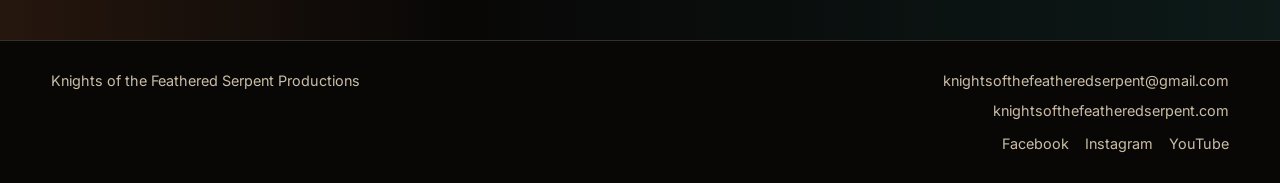
==== commit 9cbec855: "Add Videos page and update site navigation Co-authored-by: rickwilding-del <291607003+rickwilding-de" ====
--- a/index.html
+++ b/index.html
@@ -8,10 +8,10 @@
   <meta property="og:title" content="Knights of the Feathered Serpent Productions">
   <meta property="og:description" content="Books, films, and sacred media for seekers walking a path with heart.">
   <meta property="og:image" content="assets/images/hero-feathered-serpent.png">
-  <link rel="icon" type="image/png" sizes="32x32" href="assets/images/favicon.png">
-  <link rel="icon" type="image/png" sizes="16x16" href="assets/images/favicon.png">
-  <link rel="apple-touch-icon" href="assets/images/favicon.png">
-  <link rel="shortcut icon" href="assets/images/favicon.png">
+  <link rel="icon" type="image/png" sizes="32x32" href="/assets/images/kotfs_favicon.png">
+  <link rel="icon" type="image/png" sizes="16x16" href="/assets/images/kotfs_favicon.png">
+  <link rel="apple-touch-icon" href="/assets/images/kotfs_favicon.png">
+  <link rel="shortcut icon" href="/assets/images/kotfs_favicon.png">
   <link rel="preconnect" href="https://fonts.googleapis.com">
   <link rel="preconnect" href="https://fonts.gstatic.com" crossorigin>
   <link href="https://fonts.googleapis.com/css2?family=Cinzel:wght@500;600;700&family=Inter:wght@400;500;600&display=swap" rel="stylesheet">
@@ -31,6 +31,7 @@
       <a href="about.html">About</a>
       <a href="warriors-companion.html">The Warrior's Companion</a>
       <a href="teachings.html">Teachings</a>
+      <a href="videos.html">Videos</a>
       <a href="contact.html">Contact</a>
     </nav>
   </header>
--- a/assets/css/style.css
+++ b/assets/css/style.css
@@ -808,6 +808,31 @@
   border-radius: 6px;
 }
 
+.video-grid {
+  grid-template-columns: repeat(2, 1fr);
+  gap: 30px;
+  padding-top: 28px;
+}
+
+.video-card {
+  display: flex;
+  flex-direction: column;
+  gap: 12px;
+}
+
+.video-frame {
+  width: 100%;
+  aspect-ratio: 16 / 9;
+}
+
+.video-frame iframe {
+  display: block;
+  width: 100%;
+  height: 100%;
+  border: 1px solid var(--line);
+  border-radius: 6px;
+}
+
 .feature-study-copy h2 {
   font-size: clamp(2.3rem, 5vw, 5rem);
 }
@@ -1079,7 +1104,8 @@
 
   .gate-grid,
   .plate-grid,
-  .article-grid {
+  .article-grid,
+  .video-grid {
     grid-template-columns: 1fr;
   }
 
